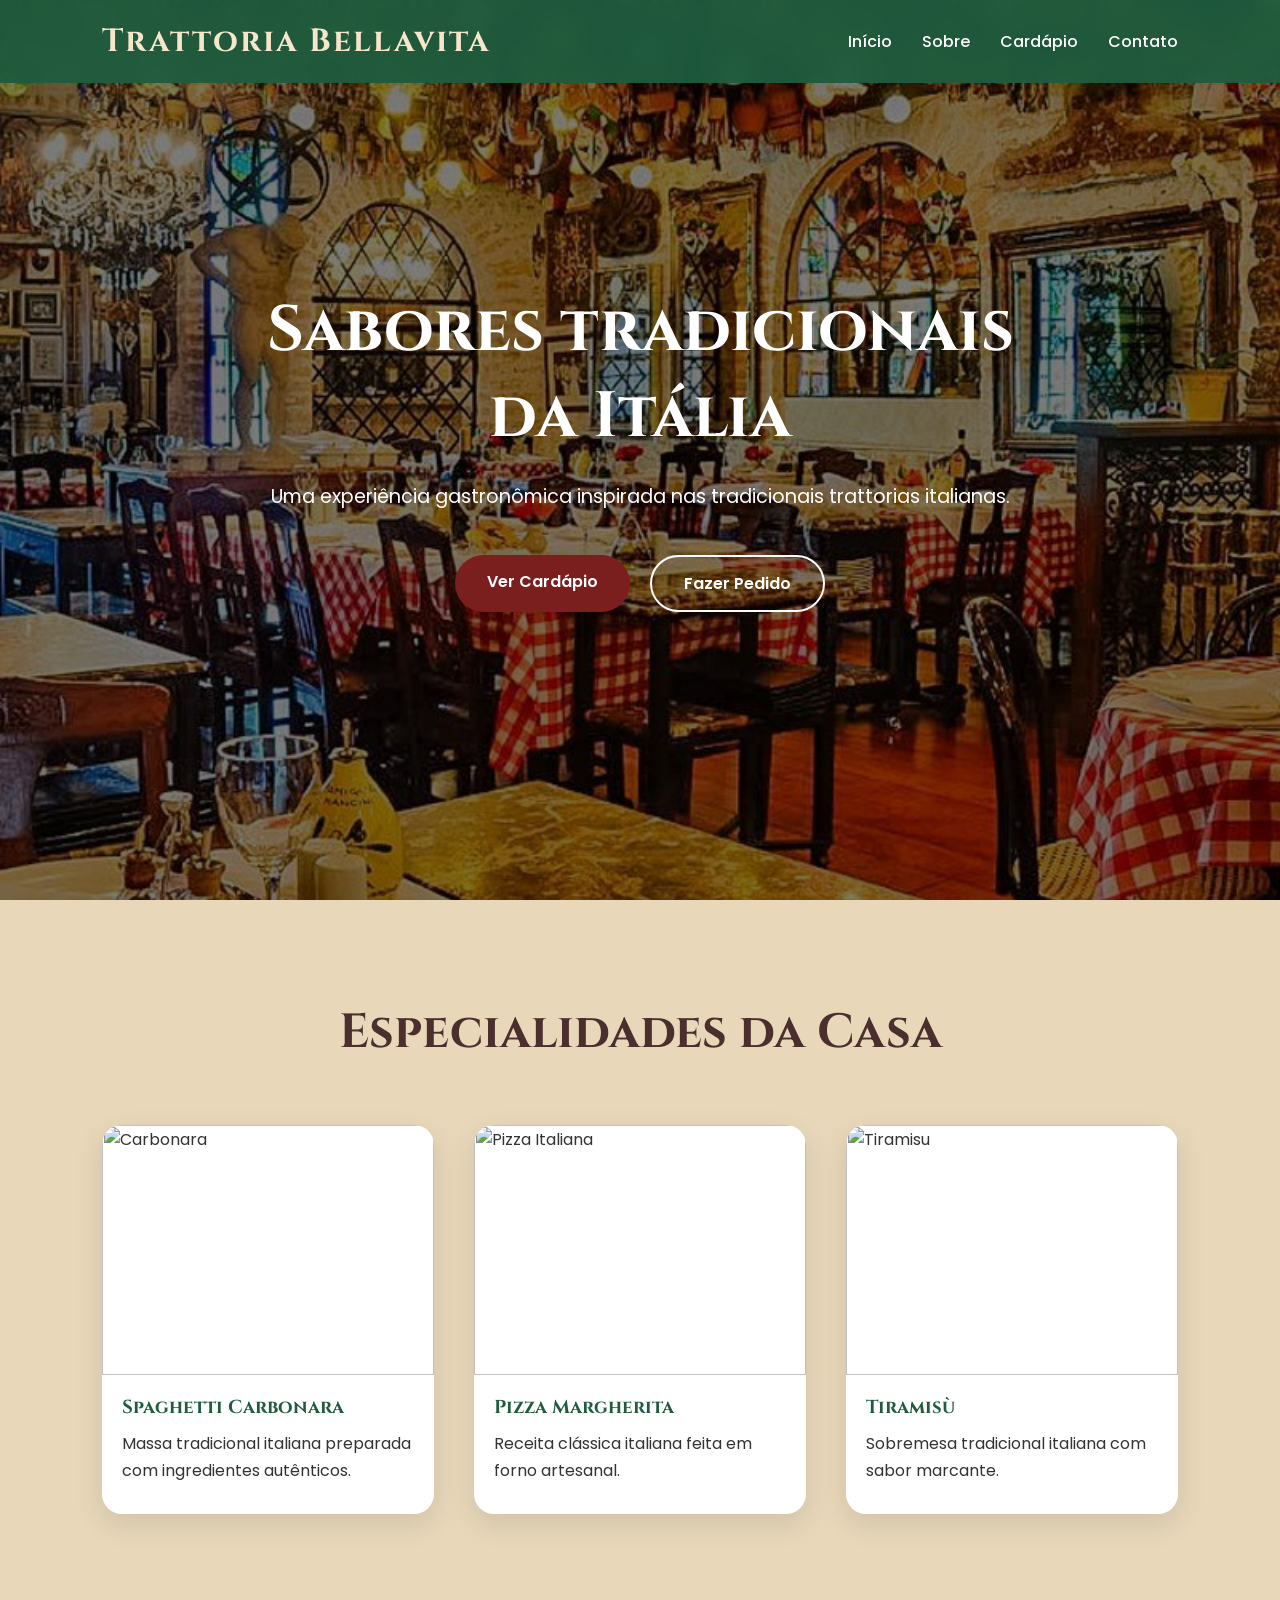
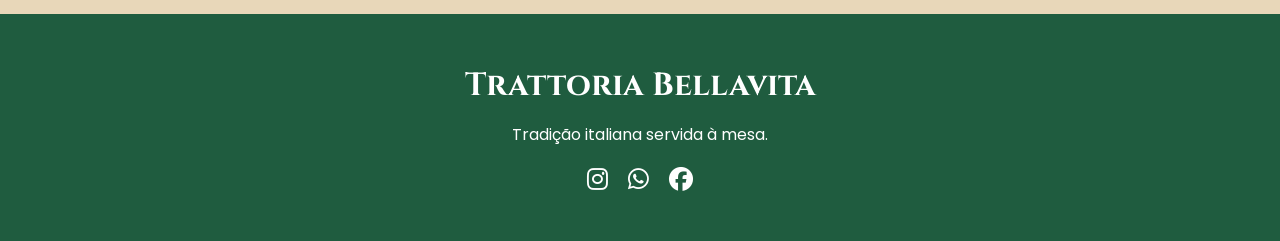
==== index.html @ b290de03 "Primeiro commit" ====
<html lang="pt-br">
    <head>
        <meta charset="UTF-8">
        <meta name="viewport" content="width=device-width, initial-scale=1.0">
        <link rel="stylesheet" href="./css/style.css">
        <link rel="preconnect" href="https://fonts.googleapis.com">
        <link rel="preconnect" href="https://fonts.gstatic.com" crossorigin>
        <link
            href="https://fonts.googleapis.com/css2?family=Cinzel:wght@400;600;700&family=Poppins:wght@300;400;500;600&display=swap"
            rel="stylesheet">
        <link rel="stylesheet" href="https://cdnjs.cloudflare.com/ajax/libs/font-awesome/6.5.1/css/all.min.css">
        <title>Trattoria Bellavita</title>
    </head>

    <body>
        <header>
            <nav class="navbar">
                <div class="logo">
                    <h1>Trattoria Bellavita</h1>
                </div>

                <ul class="nav-links">
                    <li><a href="index.html">Início</a></li>
                    <li><a href="sobre.html">Sobre</a></li>
                    <li><a href="cardapio.html">Cardápio</a></li>
                    <li><a href="contato.html">Contato</a></li>
                </ul>

                <div class="menu-mobile">
                    <i class="fa-solid fa-bars"></i>
                </div>
            </nav>
        </header>

        <main>
            <section class="hero">
                <div class="hero-content">
                    <h2>Sabores tradicionais da Itália</h2>

                    <p>Uma experiência gastronômica inspirada nas tradicionais trattorias italianas.</p>

                    <div class="hero-buttons">
                        <a href="cardapio.html" class="btn">Ver Cardápio</a>
                        <a href="contato.html" class="btn btn-outline">Fazer Pedido</a>
                    </div>
                </div>
            </section>

            <section class="destaques">
                <div class="titulo-secao">
                    <h2>Especialidades da Casa</h2>
                </div>

                <div class="cards">

                    <div class="card">
                        <img src="img/carbonara.jpg" alt="Carbonara">
                        <h3>Spaghetti Carbonara</h3>
                        <p>Massa tradicional italiana preparada com ingredientes autênticos.</p>
                    </div>

                    <div class="card">
                        <img src="img/pizza.jpg" alt="Pizza Italiana">
                        <h3>Pizza Margherita</h3>
                        <p>Receita clássica italiana feita em forno artesanal.</p>
                    </div>

                    <div class="card">
                        <img src="img/tiramisu.jpg" alt="Tiramisu">
                        <h3>Tiramisù</h3>
                        <p>Sobremesa tradicional italiana com sabor marcante.</p>
                    </div>

                </div>
            </section>
        </main>

        <footer>
            <div class="footer-content">
                <h3>Trattoria Bellavita</h3>

                <p>Tradição italiana servida à mesa.</p>

                <div class="social-icons">
                    <a href="#"><i class="fa-brands fa-instagram"></i></a>
                    <a href="#"><i class="fa-brands fa-whatsapp"></i></a>
                    <a href="#"><i class="fa-brands fa-facebook"></i></a>
                </div>
            </div>
        </footer>
    </body>
</html>
---- css/style.css ----
/*Reset*/

*{
    margin: 0;
    padding: 0;
    box-sizing: border-box;
}

/*Variáveis*/

:root{
    --verde-italia: #1f5c3f;
    --vermelho-vinho: #7b1e1e;
    --creme: #f5e6cc;
    --bege: #e8d7b9;
    --marrom: #4b2e2e;
    --branco: #ffffff;
    --cinza: #333333;
}

/*Body*/

body{
    font-family: 'Poppins', sans-serif;
    background-color: var(--creme);
    color: var(--cinza);
    overflow-x: hidden;
}

/*Fontes*/

h1, h2, h3, h4{
    font-family: 'Cinzel', serif;
}

/*Header*/

header{
    width: 100%;
    background-color: rgba(31, 92, 63, 0.95);
    position: fixed;
    top: 0;
    left: 0;
    z-index: 1000;
    backdrop-filter: blur(10px);
}

.navbar{
    display: flex;
    justify-content: space-between;
    align-items: center;
    padding: 20px 8%;
}

.logo h1{
    color: var(--creme);
    font-size: 2rem;
    letter-spacing: 2px;
}

/*Links*/

.nav-links{
    display: flex;
    list-style: none;
    gap: 30px;
}

.nav-links a{
    text-decoration: none;
    color: var(--branco);
    font-size: 1rem;
    font-weight: 500;
    position: relative;
    transition: 0.3s ease;
}

.nav-links a::after{
    content: '';
    position: absolute;
    left: 0;
    bottom: -5px;
    width: 0%;
    height: 2px;
    background-color: var(--bege);
    transition: 0.3s ease;
}

.nav-links a:hover::after{
    width: 100%;
}

/*Menu Mobile*/

.menu-mobile{
    display: none;
    color: var(--branco);
    font-size: 1.8rem;
    cursor: pointer;
}

/*Hero*/
.hero{
    min-height: 100vh;

    background:
    linear-gradient(rgba(0,0,0,0.5), rgba(0,0,0,0.5)),
    url('./img/hero.jpg');

    background-size: cover;
    background-position: center;

    display: flex;
    align-items: center;
    justify-content: center;

    text-align: center;
    padding: 0 20px;
}

.hero-content{
    max-width: 800px;
    color: var(--branco);
}

.hero-content h2{
    font-size: 4rem;
    margin-bottom: 20px;
}

.hero-content p{
    font-size: 1.2rem;
    line-height: 1.8;
    margin-bottom: 40px;
}

/* BOTÕES */

.hero-buttons{
    display: flex;
    justify-content: center;
    gap: 20px;
    flex-wrap: wrap;
}

.btn{
    padding: 14px 32px;
    background-color: var(--vermelho-vinho);
    color: var(--branco);
    text-decoration: none;
    border-radius: 40px;
    font-weight: 600;
    transition: 0.3s ease;
    border: none;
    cursor: pointer;
}

.btn:hover{
    transform: translateY(-3px);
    background-color: #992424;
}

.btn-outline{
    background: transparent;
    border: 2px solid var(--branco);
}

.btn-outline:hover{
    background-color: var(--branco);
    color: var(--verde-italia);
}

/* DESTAQUES */

.destaques{
    padding: 100px 8%;
    background-color: var(--bege);
}

.titulo-secao{
    text-align: center;
    margin-bottom: 60px;
}

.titulo-secao h2{
    font-size: 3rem;
    color: var(--marrom);
}

/* CARDS */

.cards{
    display: grid;
    grid-template-columns: repeat(auto-fit, minmax(280px, 1fr));
    gap: 40px;
}

.card{
    background-color: var(--branco);
    border-radius: 20px;
    overflow: hidden;
    box-shadow: 0 10px 30px rgba(0,0,0,0.1);
    transition: 0.4s ease;
}

.card:hover{
    transform: translateY(-10px);
}

.card img{
    width: 100%;
    height: 250px;
    object-fit: cover;
}

.card h3{
    padding: 20px 20px 10px;
    color: var(--verde-italia);
}

.card p{
    padding: 0 20px 30px;
    line-height: 1.7;
}

/* SOBRE */

.sobre{
    min-height: 100vh;
    padding: 140px 8% 80px;

    display: flex;
    align-items: center;
    justify-content: center;
    gap: 60px;
    flex-wrap: wrap;
}

.sobre-texto{
    flex: 1;
    min-width: 300px;
}

.sobre-texto h2{
    font-size: 3rem;
    color: var(--vermelho-vinho);
    margin-bottom: 30px;
}

.sobre-texto p{
    font-size: 1.1rem;
    line-height: 2;
    margin-bottom: 20px;
}

.sobre-imagem{
    flex: 1;
    min-width: 300px;
}

.sobre-imagem img{
    width: 100%;
    border-radius: 20px;
    box-shadow: 0 10px 30px rgba(0,0,0,0.2);
}

/* CARDÁPIO */

.cardapio{
    min-height: 100vh;
    padding: 140px 8% 80px;
    background:
    linear-gradient(rgba(0,0,0,0.5), rgba(0,0,0,0.5)),
    url('./img/cardapio.jpg');

    background-position: center;
    background-size: cover;
    background-repeat: no-repeat;
    background-attachment: fixed;
}

.categoria{
    margin-bottom: 60px;
}

.cardapio h2 {
    color: var(--branco);
}

.categoria h3{
    font-size: 2.8rem;
    color: var(--creme);
    margin-bottom: 50px;
    text-align: center;
    text-shadow: 2px 2px 10px rgba(0,0,0,0.7);
    letter-spacing: 2px;
    position: relative;
}

.categoria h3::after{
    content: '';
    width: 120px;
    height: 4px;

    background-color: var(--vermelho-vinho);
    position: absolute;
    left: 50%;
    bottom: -12px;
    transform: translateX(-50%);
    border-radius: 10px;
}

.item-cardapio{
    width: 100%;
    max-width: 900px;
    margin: 0 auto 25px auto;
    background: var(--bege);
    backdrop-filter: blur(5px);
    padding: 30px;
    border-radius: 18px;
    display: flex;
    flex-direction: column;
    gap: 12px;
    box-shadow: 0 10px 30px rgba(0,0,0,0.25);
    transition: 0.35s ease;
    border-left: 6px solid var(--vermelho-vinho);
}

.item-cardapio:hover{
    transform: translateY(-5px) scale(1.01);

    box-shadow:
    0 15px 40px rgba(0,0,0,0.4);
}

.item-cardapio h4{
    color: var(--marrom);
    font-size: 1.4rem;
}

.item-cardapio p{
    line-height: 1.8;

    color: #444;
}

.item-cardapio span{
    color: var(--vermelho-vinho);
    font-weight: bold;
    font-size: 1.2rem;
}

/* CONTATO */

.contato{
    padding: 140px 8% 80px;
}

.formulario{
    max-width: 700px;
    margin: auto;

    display: flex;
    flex-direction: column;
    gap: 20px;
}

.formulario input,
.formulario textarea{
    padding: 18px;
    border-radius: 12px;
    border: 2px solid transparent;
    outline: none;
    font-size: 1rem;

    transition: 0.3s ease;
}

.formulario input:focus,
.formulario textarea:focus{
    border-color: var(--verde-italia);
}

.formulario textarea{
    resize: none;
    height: 180px;
}

.info-contato{
    margin-top: 50px;
    text-align: center;
}

.info-contato p{
    margin-bottom: 10px;
    font-size: 1.1rem;
}

/* FOOTER */

footer{
    background-color: var(--verde-italia);
    padding: 50px 8%;
    text-align: center;
    color: var(--branco);
}

.footer-content h3{
    font-size: 2rem;
    margin-bottom: 15px;
}

.social-icons{
    margin-top: 20px;

    display: flex;
    justify-content: center;
    gap: 20px;
}

.social-icons a{
    color: var(--branco);
    font-size: 1.5rem;
    transition: 0.3s ease;
}

.social-icons a:hover{
    color: var(--bege);
    transform: translateY(-3px);
}

/* ANIMAÇÕES */

@keyframes fadeUp{
    from{
        opacity: 0;
        transform: translateY(30px);
    }

    to{
        opacity: 1;
        transform: translateY(0);
    }
}

/* RESPONSIVIDADE */

@media(max-width: 900px){

    .hero-content h2{
        font-size: 3rem;
    }

    .nav-links{
        display: none;
    }

    .menu-mobile{
        display: block;
    }

    .sobre{
        flex-direction: column;
    }
}

@media(max-width: 600px){

    .hero-content h2{
        font-size: 2.2rem;
    }

    .hero-content p{
        font-size: 1rem;
    }

    .titulo-secao h2{
        font-size: 2.2rem;
    }

    .logo h1{
        font-size: 1.4rem;
    }
}
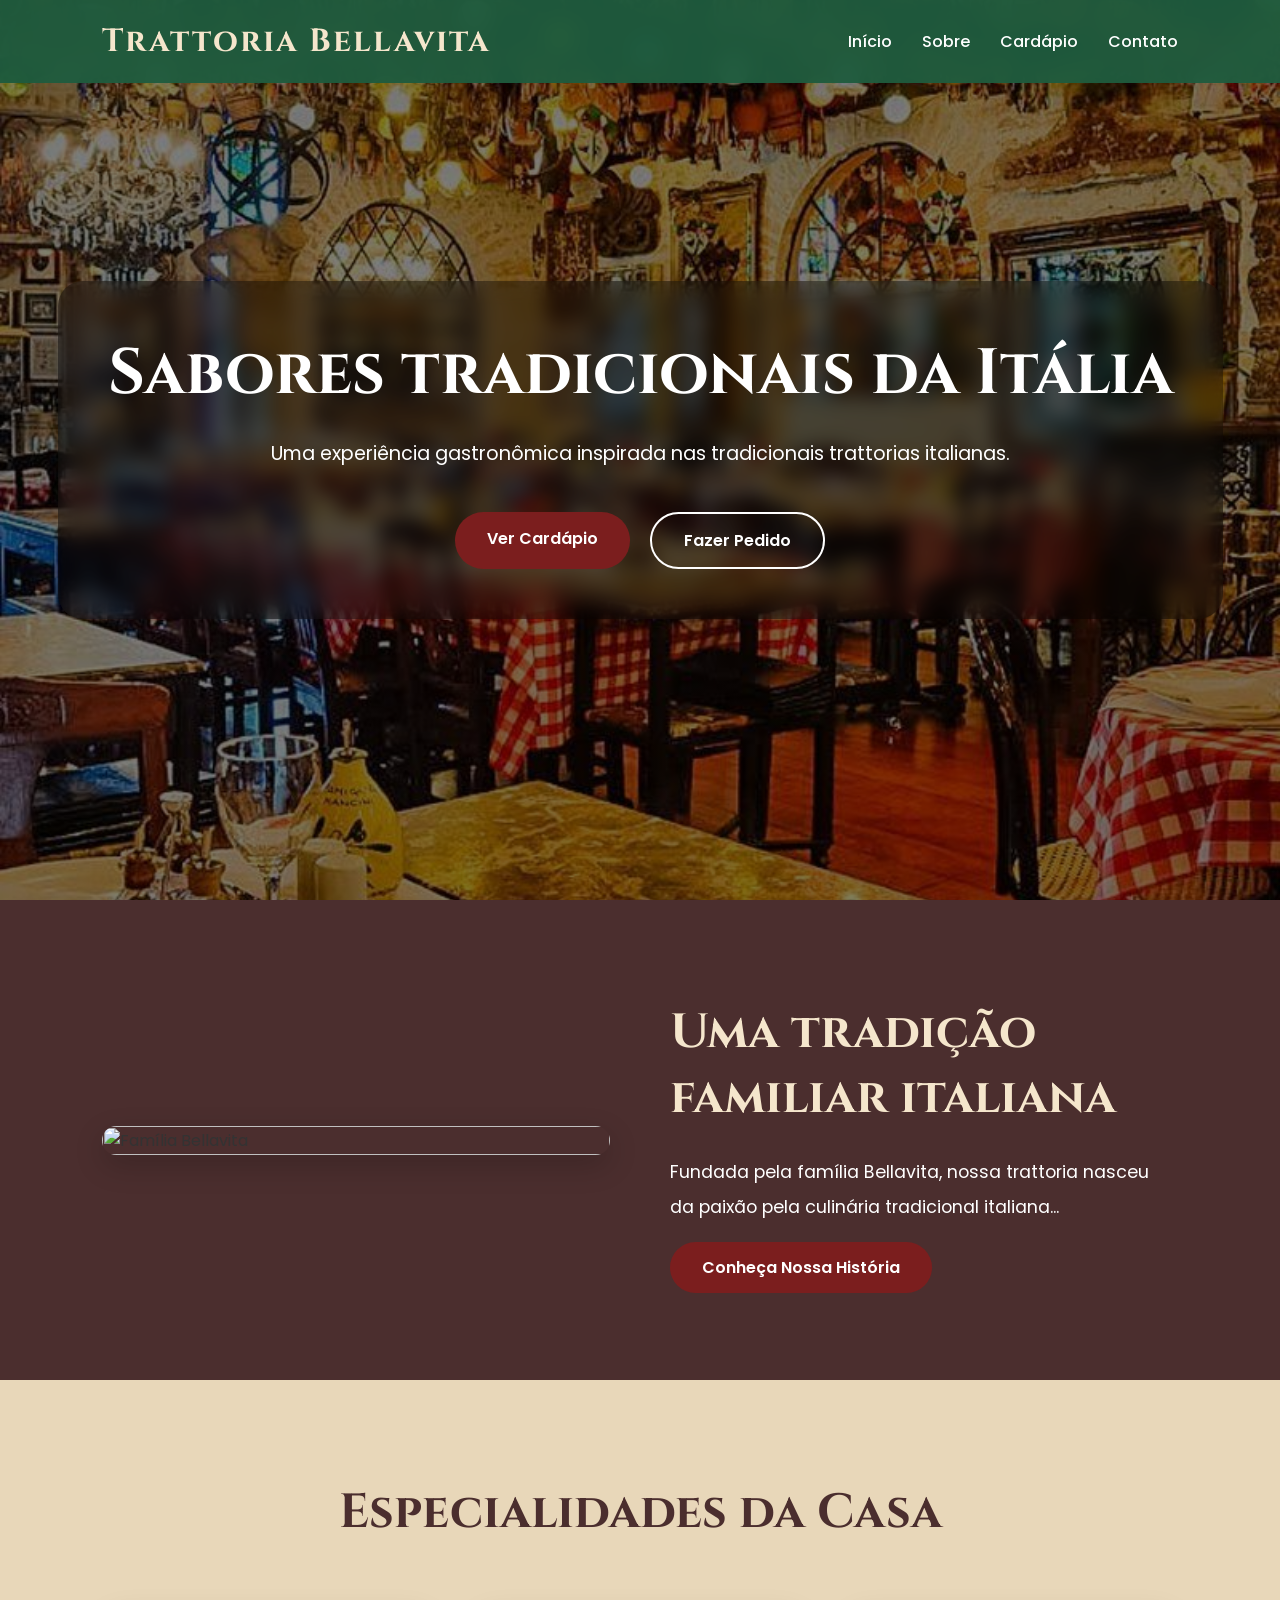
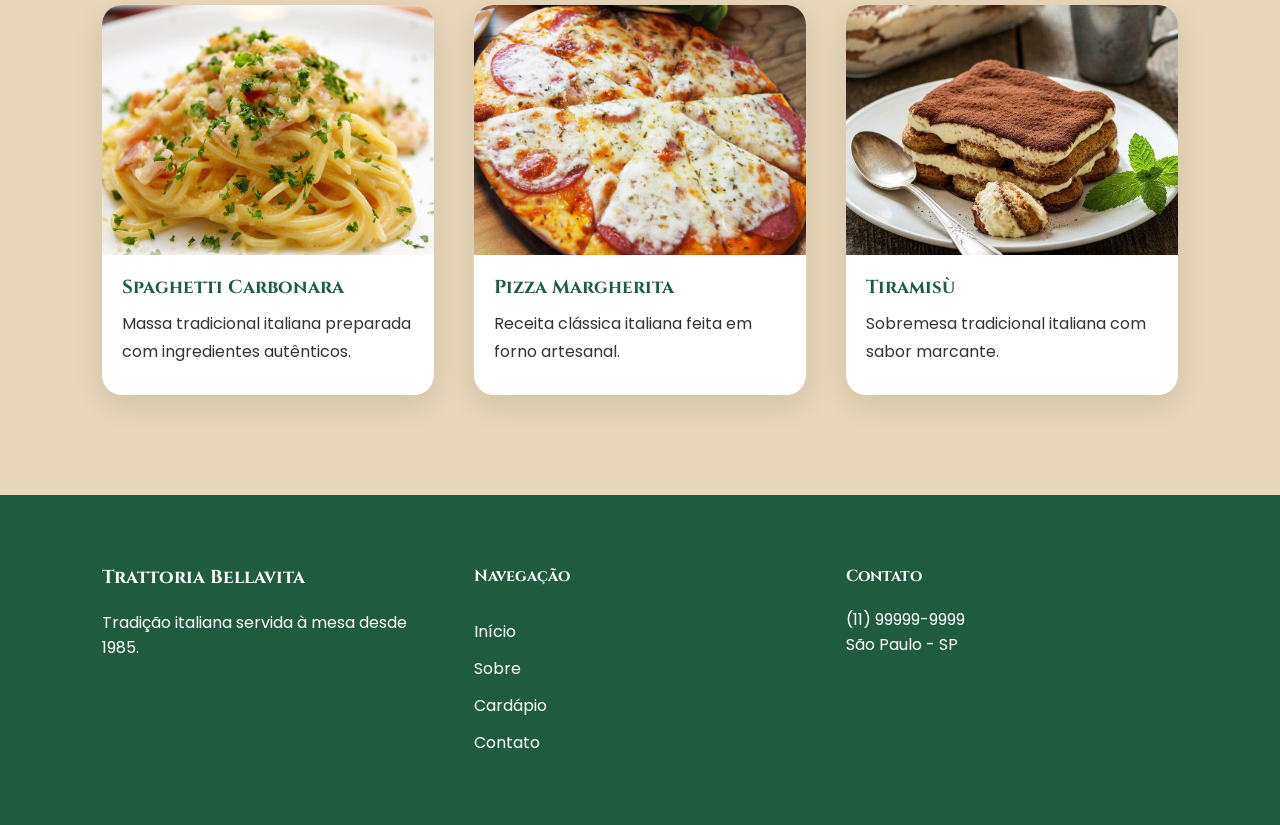
==== commit 1ebc84ca: "Finalizando projeto site Trattoria Belavita" ====
--- a/index.html
+++ b/index.html
@@ -5,9 +5,7 @@
         <link rel="stylesheet" href="./css/style.css">
         <link rel="preconnect" href="https://fonts.googleapis.com">
         <link rel="preconnect" href="https://fonts.gstatic.com" crossorigin>
-        <link
-            href="https://fonts.googleapis.com/css2?family=Cinzel:wght@400;600;700&family=Poppins:wght@300;400;500;600&display=swap"
-            rel="stylesheet">
+        <link href="https://fonts.googleapis.com/css2?family=Cinzel:wght@400;600;700&family=Poppins:wght@300;400;500;600&display=swap" rel="stylesheet">
         <link rel="stylesheet" href="https://cdnjs.cloudflare.com/ajax/libs/font-awesome/6.5.1/css/all.min.css">
         <title>Trattoria Bellavita</title>
     </head>
@@ -18,17 +16,19 @@
                 <div class="logo">
                     <h1>Trattoria Bellavita</h1>
                 </div>
-
-                <ul class="nav-links">
+        
+                <div class="menu-toggle" id="menu-toggle">
+                    <span></span>
+                    <span></span>
+                    <span></span>
+                </div>
+        
+                <ul class="nav-links" id="nav-links">
                     <li><a href="index.html">Início</a></li>
                     <li><a href="sobre.html">Sobre</a></li>
                     <li><a href="cardapio.html">Cardápio</a></li>
                     <li><a href="contato.html">Contato</a></li>
                 </ul>
-
-                <div class="menu-mobile">
-                    <i class="fa-solid fa-bars"></i>
-                </div>
             </nav>
         </header>
 
@@ -46,6 +46,26 @@
                 </div>
             </section>
 
+            <section class="home-sobre">
+                <div class="home-sobre-img">
+                    <img src="./img/familia.jpg" alt="Família Bellavita">
+                </div>
+            
+                <div class="home-sobre-texto">
+                    <h2>Uma tradição familiar italiana</h2>
+            
+                    <p>
+                        Fundada pela família Bellavita,
+                        nossa trattoria nasceu da paixão
+                        pela culinária tradicional italiana...
+                    </p>
+            
+                    <a href="sobre.html" class="btn">
+                        Conheça Nossa História
+                    </a>
+                </div>
+            </section>
+
             <section class="destaques">
                 <div class="titulo-secao">
                     <h2>Especialidades da Casa</h2>
@@ -54,19 +74,19 @@
                 <div class="cards">
 
                     <div class="card">
-                        <img src="img/carbonara.jpg" alt="Carbonara">
+                        <img src="./img/carbonara.jpg" alt="Carbonara">
                         <h3>Spaghetti Carbonara</h3>
                         <p>Massa tradicional italiana preparada com ingredientes autênticos.</p>
                     </div>
 
                     <div class="card">
-                        <img src="img/pizza.jpg" alt="Pizza Italiana">
+                        <img src="./img/pizza.jpg" alt="Pizza Italiana">
                         <h3>Pizza Margherita</h3>
                         <p>Receita clássica italiana feita em forno artesanal.</p>
                     </div>
 
                     <div class="card">
-                        <img src="img/tiramisu.jpg" alt="Tiramisu">
+                        <img src="./img/tiramisu.jpg" alt="Tiramisu">
                         <h3>Tiramisù</h3>
                         <p>Sobremesa tradicional italiana com sabor marcante.</p>
                     </div>
@@ -77,14 +97,25 @@
 
         <footer>
             <div class="footer-content">
-                <h3>Trattoria Bellavita</h3>
-
-                <p>Tradição italiana servida à mesa.</p>
-
-                <div class="social-icons">
-                    <a href="#"><i class="fa-brands fa-instagram"></i></a>
-                    <a href="#"><i class="fa-brands fa-whatsapp"></i></a>
-                    <a href="#"><i class="fa-brands fa-facebook"></i></a>
+                <div class="footer-logo">
+                    <h3>Trattoria Bellavita</h3>
+                    <p>
+                        Tradição italiana servida à mesa desde 1985.
+                    </p>
+                </div>
+        
+                <div class="footer-links">
+                    <h4>Navegação</h4>
+                    <a href="index.html">Início</a>
+                    <a href="sobre.html">Sobre</a>
+                    <a href="cardapio.html">Cardápio</a>
+                    <a href="contato.html">Contato</a>
+                </div>
+        
+                <div class="footer-contato">
+                    <h4>Contato</h4>
+                    <p>(11) 99999-9999</p>
+                    <p>São Paulo - SP</p>
                 </div>
             </div>
         </footer>
--- a/css/style.css
+++ b/css/style.css
@@ -1,14 +1,14 @@
-/*Reset*/
-
-*{
+/*==================================================
+=                   RESET / BASE                   =
+==================================================*/
+
+* {
     margin: 0;
     padding: 0;
     box-sizing: border-box;
 }
 
-/*Variáveis*/
-
-:root{
+:root {
     --verde-italia: #1f5c3f;
     --vermelho-vinho: #7b1e1e;
     --creme: #f5e6cc;
@@ -18,24 +18,25 @@
     --cinza: #333333;
 }
 
-/*Body*/
-
-body{
+body {
     font-family: 'Poppins', sans-serif;
     background-color: var(--creme);
     color: var(--cinza);
     overflow-x: hidden;
 }
 
-/*Fontes*/
-
-h1, h2, h3, h4{
+h1,
+h2,
+h3,
+h4 {
     font-family: 'Cinzel', serif;
 }
 
-/*Header*/
-
-header{
+/*==================================================
+=                     HEADER                       =
+==================================================*/
+
+header {
     width: 100%;
     background-color: rgba(31, 92, 63, 0.95);
     position: fixed;
@@ -43,30 +44,38 @@
     left: 0;
     z-index: 1000;
     backdrop-filter: blur(10px);
-}
-
-.navbar{
+    transition: 0.3s ease;
+}
+
+header.scroll {
+    background-color: rgba(17, 17, 17, 0.95);
+    box-shadow: 0 5px 20px rgba(0, 0, 0, 0.3);
+}
+
+.navbar {
     display: flex;
     justify-content: space-between;
     align-items: center;
     padding: 20px 8%;
 }
 
-.logo h1{
+.logo h1 {
     color: var(--creme);
     font-size: 2rem;
     letter-spacing: 2px;
 }
 
-/*Links*/
-
-.nav-links{
+/*==================================================
+=                    NAVEGAÇÃO                     =
+==================================================*/
+
+.nav-links {
     display: flex;
     list-style: none;
     gap: 30px;
 }
 
-.nav-links a{
+.nav-links a {
     text-decoration: none;
     color: var(--branco);
     font-size: 1rem;
@@ -75,7 +84,7 @@
     transition: 0.3s ease;
 }
 
-.nav-links a::after{
+.nav-links a::after {
     content: '';
     position: absolute;
     left: 0;
@@ -86,26 +95,40 @@
     transition: 0.3s ease;
 }
 
-.nav-links a:hover::after{
+.nav-links a:hover::after {
     width: 100%;
 }
 
-/*Menu Mobile*/
-
-.menu-mobile{
+/*==================================================
+=                MENU HAMBÚRGUER                  =
+==================================================*/
+
+.menu-toggle {
     display: none;
-    color: var(--branco);
-    font-size: 1.8rem;
+    flex-direction: column;
+    gap: 6px;
     cursor: pointer;
-}
-
-/*Hero*/
-.hero{
+    z-index: 1001;
+}
+
+.menu-toggle span {
+    width: 30px;
+    height: 3px;
+    background-color: white;
+    border-radius: 10px;
+    transition: 0.3s ease;
+}
+
+/*==================================================
+=                     HERO                         =
+==================================================*/
+
+.hero {
     min-height: 100vh;
 
     background:
-    linear-gradient(rgba(0,0,0,0.5), rgba(0,0,0,0.5)),
-    url('./img/hero.jpg');
+        linear-gradient(rgba(0, 0, 0, 0.5), rgba(0, 0, 0, 0.5)),
+        url('../img/hero.jpg');
 
     background-size: cover;
     background-position: center;
@@ -118,32 +141,88 @@
     padding: 0 20px;
 }
 
-.hero-content{
-    max-width: 800px;
-    color: var(--branco);
-}
-
-.hero-content h2{
+.hero-content {
+    background: rgba(0, 0, 0, 0.35);
+    backdrop-filter: blur(10px);
+    padding: 50px;
+    border-radius: 25px;
+    color: white;
+}
+
+.hero-content h2 {
     font-size: 4rem;
     margin-bottom: 20px;
 }
 
-.hero-content p{
+.hero-content p {
     font-size: 1.2rem;
     line-height: 1.8;
     margin-bottom: 40px;
 }
 
-/* BOTÕES */
-
-.hero-buttons{
+/*==================================================
+=                SOBRE HOME (INDEX)                =
+==================================================*/
+
+.home-sobre {
+    padding: 100px 8%;
+
+    display: flex;
+    align-items: center;
+    justify-content: center;
+    gap: 60px;
+
+    background-color: var(--marrom);
+}
+
+.home-sobre-img {
+    flex: 1;
+}
+
+.home-sobre-img img {
+    width: 100%;
+    max-width: 550px;
+
+    border-radius: 25px;
+
+    display: block;
+
+    object-fit: cover;
+
+    box-shadow: 0 10px 30px rgba(0, 0, 0, 0.2);
+}
+
+.home-sobre-texto {
+    flex: 1;
+}
+
+.home-sobre-texto h2 {
+    font-size: 3rem;
+    color: var(--creme);
+
+    margin-bottom: 25px;
+}
+
+.home-sobre-texto p {
+    font-size: 1.1rem;
+    line-height: 2;
+    color: white;
+
+    margin-bottom: 30px;
+}
+
+/*==================================================
+=                     BOTÕES                       =
+==================================================*/
+
+.hero-buttons {
     display: flex;
     justify-content: center;
     gap: 20px;
     flex-wrap: wrap;
 }
 
-.btn{
+.btn {
     padding: 14px 32px;
     background-color: var(--vermelho-vinho);
     color: var(--branco);
@@ -155,330 +234,702 @@
     cursor: pointer;
 }
 
-.btn:hover{
+.btn:hover {
     transform: translateY(-3px);
     background-color: #992424;
 }
 
-.btn-outline{
+.btn-outline {
     background: transparent;
     border: 2px solid var(--branco);
 }
 
-.btn-outline:hover{
+.btn-outline:hover {
     background-color: var(--branco);
     color: var(--verde-italia);
 }
 
-/* DESTAQUES */
-
-.destaques{
+/*==================================================
+=                  TÍTULOS GERAIS                  =
+==================================================*/
+
+.titulo-secao {
+    text-align: center;
+    margin-bottom: 60px;
+}
+
+.titulo-secao h2 {
+    font-size: 3rem;
+    color: var(--marrom);
+}
+
+/*==================================================
+=                    DESTAQUES                     =
+==================================================*/
+
+.destaques {
     padding: 100px 8%;
     background-color: var(--bege);
 }
 
-.titulo-secao{
-    text-align: center;
-    margin-bottom: 60px;
-}
-
-.titulo-secao h2{
-    font-size: 3rem;
-    color: var(--marrom);
-}
-
-/* CARDS */
-
-.cards{
+.cards {
     display: grid;
     grid-template-columns: repeat(auto-fit, minmax(280px, 1fr));
     gap: 40px;
 }
 
-.card{
+.card {
     background-color: var(--branco);
     border-radius: 20px;
     overflow: hidden;
-    box-shadow: 0 10px 30px rgba(0,0,0,0.1);
-    transition: 0.4s ease;
-}
-
-.card:hover{
+    box-shadow: 0 10px 30px rgba(0, 0, 0, 0.1);
+    transition: transform 0.4s ease;
+}
+
+.card:hover {
     transform: translateY(-10px);
 }
 
-.card img{
+.card img {
     width: 100%;
     height: 250px;
     object-fit: cover;
 }
 
-.card h3{
+.card h3 {
     padding: 20px 20px 10px;
     color: var(--verde-italia);
 }
 
-.card p{
+.card p {
     padding: 0 20px 30px;
     line-height: 1.7;
 }
 
-/* SOBRE */
-
-.sobre{
+/*==================================================
+=                    SOBRE.HTML                    =
+==================================================*/
+
+.sobre {
     min-height: 100vh;
     padding: 140px 8% 80px;
 
-    display: flex;
-    align-items: center;
-    justify-content: center;
-    gap: 60px;
-    flex-wrap: wrap;
-}
-
-.sobre-texto{
-    flex: 1;
-    min-width: 300px;
-}
-
-.sobre-texto h2{
-    font-size: 3rem;
-    color: var(--vermelho-vinho);
-    margin-bottom: 30px;
-}
-
-.sobre-texto p{
-    font-size: 1.1rem;
-    line-height: 2;
-    margin-bottom: 20px;
-}
-
-.sobre-imagem{
-    flex: 1;
-    min-width: 300px;
-}
-
-.sobre-imagem img{
-    width: 100%;
-    border-radius: 20px;
-    box-shadow: 0 10px 30px rgba(0,0,0,0.2);
-}
-
-/* CARDÁPIO */
-
-.cardapio{
-    min-height: 100vh;
-    padding: 140px 8% 80px;
     background:
-    linear-gradient(rgba(0,0,0,0.5), rgba(0,0,0,0.5)),
-    url('./img/cardapio.jpg');
+        linear-gradient(rgba(0, 0, 0, 0.65), rgba(0, 0, 0, 0.65)),
+        url('../img/cidade.jpg');
 
     background-position: center;
     background-size: cover;
     background-repeat: no-repeat;
     background-attachment: fixed;
-}
-
-.categoria{
+
+    display: flex;
+    justify-content: center;
+    align-items: center;
+}
+
+.card-familia {
+    width: 100%;
+    max-width: 1200px;
+
+    background: rgba(245, 230, 204, 0.92);
+    backdrop-filter: blur(8px);
+
+    border-radius: 25px;
+    overflow: hidden;
+
+    display: flex;
+    align-items: center;
+    gap: 40px;
+
+    padding: 40px;
+
+    box-shadow: 0 15px 40px rgba(0, 0, 0, 0.35);
+
+    animation: fadeUp 1s ease;
+}
+
+.familia-imagem {
+    flex: 1;
+}
+
+.familia-imagem img {
+    width: 100%;
+    border-radius: 20px;
+}
+
+.familia-texto {
+    flex: 1;
+}
+
+.familia-texto h2 {
+    font-size: 3rem;
+    color: var(--vermelho-vinho);
+    margin-bottom: 30px;
+}
+
+.familia-texto p {
+    font-size: 1.1rem;
+    line-height: 2;
+    margin-bottom: 20px;
+}
+
+/*==================================================
+=                  CARDÁPIO.HTML                   =
+==================================================*/
+
+.cardapio {
+    min-height: 100vh;
+    padding: 140px 8% 80px;
+
+    background:
+        linear-gradient(rgba(0, 0, 0, 0.5), rgba(0, 0, 0, 0.5)),
+        url('../img/cardapio.jpg');
+
+    background-position: center;
+    background-size: cover;
+    background-repeat: no-repeat;
+    background-attachment: fixed;
+}
+
+.cardapio h2 {
+    color: white;
+}
+
+.cardapio-container {
+    width: 100%;
+    max-width: 730px;
+    margin: 0 auto;
+}
+
+.categoria {
     margin-bottom: 60px;
 }
 
-.cardapio h2 {
-    color: var(--branco);
-}
-
-.categoria h3{
+.categoria h3 {
     font-size: 2.8rem;
     color: var(--creme);
     margin-bottom: 50px;
     text-align: center;
-    text-shadow: 2px 2px 10px rgba(0,0,0,0.7);
+    text-shadow: 2px 2px 10px rgba(0, 0, 0, 0.7);
     letter-spacing: 2px;
     position: relative;
 }
 
-.categoria h3::after{
+.categoria h3::after {
     content: '';
     width: 120px;
     height: 4px;
 
     background-color: var(--vermelho-vinho);
+
     position: absolute;
     left: 50%;
     bottom: -12px;
+
     transform: translateX(-50%);
     border-radius: 10px;
 }
 
-.item-cardapio{
+/*==================================================
+=                CARDS DO CARDÁPIO                 =
+==================================================*/
+
+.item-cardapio {
     width: 100%;
-    max-width: 900px;
-    margin: 0 auto 25px auto;
-    background: var(--bege);
-    backdrop-filter: blur(5px);
-    padding: 30px;
+    background: rgba(245, 230, 204, 0.96);
+
+    border-radius: 20px;
+    padding: 20px;
+    margin-bottom: 30px;
+
+    border-left: 6px solid var(--vermelho-vinho);
+
+    box-shadow: 0 10px 30px rgba(0, 0, 0, 0.3);
+
+    transition: 0.3s ease;
+    overflow: hidden;
+}
+
+.item-cardapio:hover {
+    transform: translateY(-5px);
+}
+
+.item-topo {
+    display: flex;
+    align-items: center;
+    gap: 25px;
+}
+
+.item-topo img {
+    width: 140px;
+    height: 140px;
+    object-fit: cover;
     border-radius: 18px;
+}
+
+.item-info {
     display: flex;
     flex-direction: column;
     gap: 12px;
-    box-shadow: 0 10px 30px rgba(0,0,0,0.25);
-    transition: 0.35s ease;
-    border-left: 6px solid var(--vermelho-vinho);
-}
-
-.item-cardapio:hover{
-    transform: translateY(-5px) scale(1.01);
-
-    box-shadow:
-    0 15px 40px rgba(0,0,0,0.4);
-}
-
-.item-cardapio h4{
+}
+
+.item-info h4 {
     color: var(--marrom);
-    font-size: 1.4rem;
-}
-
-.item-cardapio p{
+    font-size: 1.7rem;
+}
+
+.item-info span {
+    color: var(--vermelho-vinho);
+    font-size: 1.3rem;
+    font-weight: bold;
+}
+
+/*==================================================
+=                BOTÃO DETALHES                    =
+==================================================*/
+
+.btn-detalhes {
+    width: fit-content;
+    padding: 10px 20px;
+
+    border: none;
+    border-radius: 30px;
+
+    background-color: var(--verde-italia);
+    color: white;
+
+    cursor: pointer;
+    font-weight: bold;
+
+    transition: 0.3s ease;
+}
+
+.btn-detalhes:hover {
+    background-color: #2b7a54;
+    transform: scale(1.05);
+}
+
+/*==================================================
+=                 DETALHES PRATOS                  =
+==================================================*/
+
+.detalhes-prato {
+    max-height: 0;
+    overflow: hidden;
+    transition: 0.4s ease;
+}
+
+.detalhes-prato.ativo {
+    max-height: 300px;
+    margin-top: 20px;
+}
+
+.detalhes-prato p {
     line-height: 1.8;
-
     color: #444;
 }
 
-.item-cardapio span{
-    color: var(--vermelho-vinho);
+/*==================================================
+=                FILTRO CARDÁPIO                   =
+==================================================*/
+
+.filtros-cardapio {
+    display: flex;
+    justify-content: center;
+    flex-wrap: wrap;
+    gap: 15px;
+    margin-bottom: 60px;
+}
+
+.filtro-btn {
+    padding: 12px 25px;
+
+    border: none;
+    border-radius: 30px;
+
+    background-color: var(--verde-italia);
+    color: white;
+
+    cursor: pointer;
     font-weight: bold;
+
+    transition: 0.3s ease;
+}
+
+.filtro-btn:hover,
+.filtro-btn.ativo {
+    background-color: var(--vermelho-vinho);
+    transform: scale(1.05);
+}
+
+/*==================================================
+=                  CONTATO.HTML                    =
+==================================================*/
+
+.contato {
+    min-height: 100vh;
+    padding: 140px 8% 80px;
+
+    background:
+        linear-gradient(rgba(0, 0, 0, 0.6), rgba(0, 0, 0, 0.6)),
+        url('../img/fundo_contato.jpg');
+
+    background-size: cover;
+    background-position: center;
+    background-repeat: no-repeat;
+
+    display: flex;
+    justify-content: center;
+    align-items: center;
+}
+
+.contato-card {
+    width: 100%;
+    max-width: 1200px;
+
+    display: flex;
+    overflow: hidden;
+
+    border-radius: 25px;
+
+    background: rgba(245, 230, 204, 0.96);
+
+    box-shadow: 0 15px 40px rgba(0, 0, 0, 0.35);
+}
+
+/*==================================================
+=                   FORMULÁRIO                     =
+==================================================*/
+
+.contato-formulario {
+    flex: 1;
+    padding: 60px;
+}
+
+.formulario {
+    display: flex;
+    flex-direction: column;
+    gap: 25px;
+}
+
+.formulario input,
+.formulario textarea {
+    padding: 18px;
+    border: none;
+    border-radius: 15px;
+    background-color: #fff;
+    font-size: 1rem;
+    outline: none;
+}
+
+.formulario textarea {
+    height: 180px;
+    resize: none;
+}
+
+.formulario .btn {
+    padding: 15px;
+}
+
+/*==================================================
+=              INFORMAÇÕES CONTATO                 =
+==================================================*/
+
+.info-contato {
+    flex: 1;
+
+    padding: 60px;
+
+    background-color: var(--verde-italia);
+    color: white;
+
+    display: flex;
+    flex-direction: column;
+    justify-content: center;
+}
+
+.info-contato h3 {
+    font-size: 2.5rem;
+    margin-bottom: 20px;
+}
+
+.info-contato p {
+    line-height: 1.8;
+    margin-bottom: 35px;
+}
+
+.info-item {
+    display: flex;
+    align-items: center;
+    gap: 15px;
+
+    margin-bottom: 25px;
+    font-size: 1.1rem;
+}
+
+.info-item i {
+    font-size: 1.3rem;
+}
+
+/*==================================================
+=                  REDES SOCIAIS                   =
+==================================================*/
+
+.redes {
+    display: flex;
+    gap: 20px;
+    margin-top: 40px;
+}
+
+.redes a {
+    width: 50px;
+    height: 50px;
+
+    border-radius: 50%;
+
+    background-color: rgba(255, 255, 255, 0.15);
+    color: white;
+
+    display: flex;
+    justify-content: center;
+    align-items: center;
+
+    text-decoration: none;
     font-size: 1.2rem;
-}
-
-/* CONTATO */
-
-.contato{
-    padding: 140px 8% 80px;
-}
-
-.formulario{
-    max-width: 700px;
-    margin: auto;
-
+
+    transition: 0.3s ease;
+}
+
+.redes a:hover {
+    transform: translateY(-5px);
+    background-color: var(--vermelho-vinho);
+}
+
+/*==================================================
+=                     FOOTER                       =
+==================================================*/
+
+footer {
+    background-color: var(--verde-italia);
+    padding: 70px 8%;
+    color: white;
+}
+
+.footer-content {
+    display: grid;
+    grid-template-columns: repeat(auto-fit, minmax(250px, 1fr));
+    gap: 40px;
+}
+
+.footer-content h3,
+.footer-content h4 {
+    margin-bottom: 20px;
+}
+
+.footer-links {
     display: flex;
     flex-direction: column;
-    gap: 20px;
-}
-
-.formulario input,
-.formulario textarea{
-    padding: 18px;
-    border-radius: 12px;
-    border: 2px solid transparent;
-    outline: none;
-    font-size: 1rem;
-
+    gap: 12px;
+}
+
+.footer-links a {
+    color: white;
+    text-decoration: none;
     transition: 0.3s ease;
 }
 
-.formulario input:focus,
-.formulario textarea:focus{
-    border-color: var(--verde-italia);
-}
-
-.formulario textarea{
-    resize: none;
-    height: 180px;
-}
-
-.info-contato{
-    margin-top: 50px;
-    text-align: center;
-}
-
-.info-contato p{
-    margin-bottom: 10px;
-    font-size: 1.1rem;
-}
-
-/* FOOTER */
-
-footer{
-    background-color: var(--verde-italia);
-    padding: 50px 8%;
-    text-align: center;
-    color: var(--branco);
-}
-
-.footer-content h3{
-    font-size: 2rem;
-    margin-bottom: 15px;
-}
-
-.social-icons{
-    margin-top: 20px;
-
-    display: flex;
-    justify-content: center;
-    gap: 20px;
-}
-
-.social-icons a{
-    color: var(--branco);
-    font-size: 1.5rem;
-    transition: 0.3s ease;
-}
-
-.social-icons a:hover{
+.footer-links a:hover {
     color: var(--bege);
-    transform: translateY(-3px);
-}
-
-/* ANIMAÇÕES */
-
-@keyframes fadeUp{
-    from{
+    transform: translateX(5px);
+}
+
+/*==================================================
+=                    ANIMAÇÕES                     =
+==================================================*/
+
+@keyframes fadeUp {
+    from {
         opacity: 0;
         transform: translateY(30px);
     }
 
-    to{
+    to {
         opacity: 1;
         transform: translateY(0);
     }
 }
 
-/* RESPONSIVIDADE */
-
-@media(max-width: 900px){
-
-    .hero-content h2{
+.reveal {
+    opacity: 0;
+    transform: translateY(60px);
+    transition: 1s ease;
+}
+
+.reveal.active {
+    opacity: 1;
+    transform: translateY(0);
+}
+
+/*==================================================
+=                     LOADING                      =
+==================================================*/
+
+.loader {
+    position: fixed;
+
+    top: 0;
+    left: 0;
+
+    width: 100%;
+    height: 100vh;
+
+    background-color: #111;
+
+    display: flex;
+    justify-content: center;
+    align-items: center;
+
+    z-index: 99999;
+
+    transition: opacity 0.6s ease;
+}
+
+.loader h1 {
+    color: var(--creme);
+    font-size: 3rem;
+    letter-spacing: 4px;
+    animation: pulse 1.5s infinite;
+}
+
+.loader.hidden {
+    opacity: 0;
+    pointer-events: none;
+}
+
+@keyframes pulse {
+    0% {
+        transform: scale(1);
+        opacity: 1;
+    }
+
+    50% {
+        transform: scale(1.05);
+        opacity: 0.8;
+    }
+
+    100% {
+        transform: scale(1);
+        opacity: 1;
+    }
+}
+
+/*==================================================
+=                  RESPONSIVIDADE                  =
+==================================================*/
+
+@media(max-width: 900px) {
+
+    /* HERO */
+    .hero-content h2 {
         font-size: 3rem;
     }
 
-    .nav-links{
-        display: none;
-    }
-
-    .menu-mobile{
-        display: block;
-    }
-
-    .sobre{
+    .home-sobre {
         flex-direction: column;
-    }
-}
-
-@media(max-width: 600px){
-
-    .hero-content h2{
+        text-align: center;
+    }
+    
+    .home-sobre-img img {
+        max-width: 100%;
+    }
+
+    /* MENU */
+    .menu-toggle {
+        display: flex;
+    }
+
+    .nav-links {
+        position: fixed;
+
+        top: 0;
+        right: -100%;
+
+        width: 280px;
+        height: 100vh;
+
+        background-color: rgba(17, 17, 17, 0.97);
+
+        display: flex;
+        flex-direction: column;
+        justify-content: center;
+        align-items: center;
+
+        gap: 40px;
+
+        transition: 0.4s ease;
+
+        z-index: 999;
+    }
+
+    .nav-links.ativo {
+        right: 0;
+    }
+
+    /* SOBRE */
+    .card-familia {
+        flex-direction: column;
+    }
+
+    .familia-texto h2 {
+        text-align: center;
+    }
+
+    /* CONTATO */
+    .contato-card {
+        flex-direction: column;
+    }
+
+    /* CARDÁPIO */
+    .item-topo {
+        flex-direction: column;
+        text-align: center;
+    }
+
+    .item-info {
+        align-items: center;
+    }
+}
+
+@media(max-width: 600px) {
+
+    .hero-content {
+        padding: 35px 25px;
+    }
+
+    .hero-content h2 {
         font-size: 2.2rem;
     }
 
-    .hero-content p{
+    .hero-content p {
         font-size: 1rem;
     }
 
-    .titulo-secao h2{
+    .titulo-secao h2 {
         font-size: 2.2rem;
     }
 
-    .logo h1{
+    .logo h1 {
         font-size: 1.4rem;
     }
+
+    .item-topo img {
+        width: 100%;
+        height: 220px;
+    }
+
+    .contato-formulario,
+    .info-contato {
+        padding: 35px;
+    }
 }
